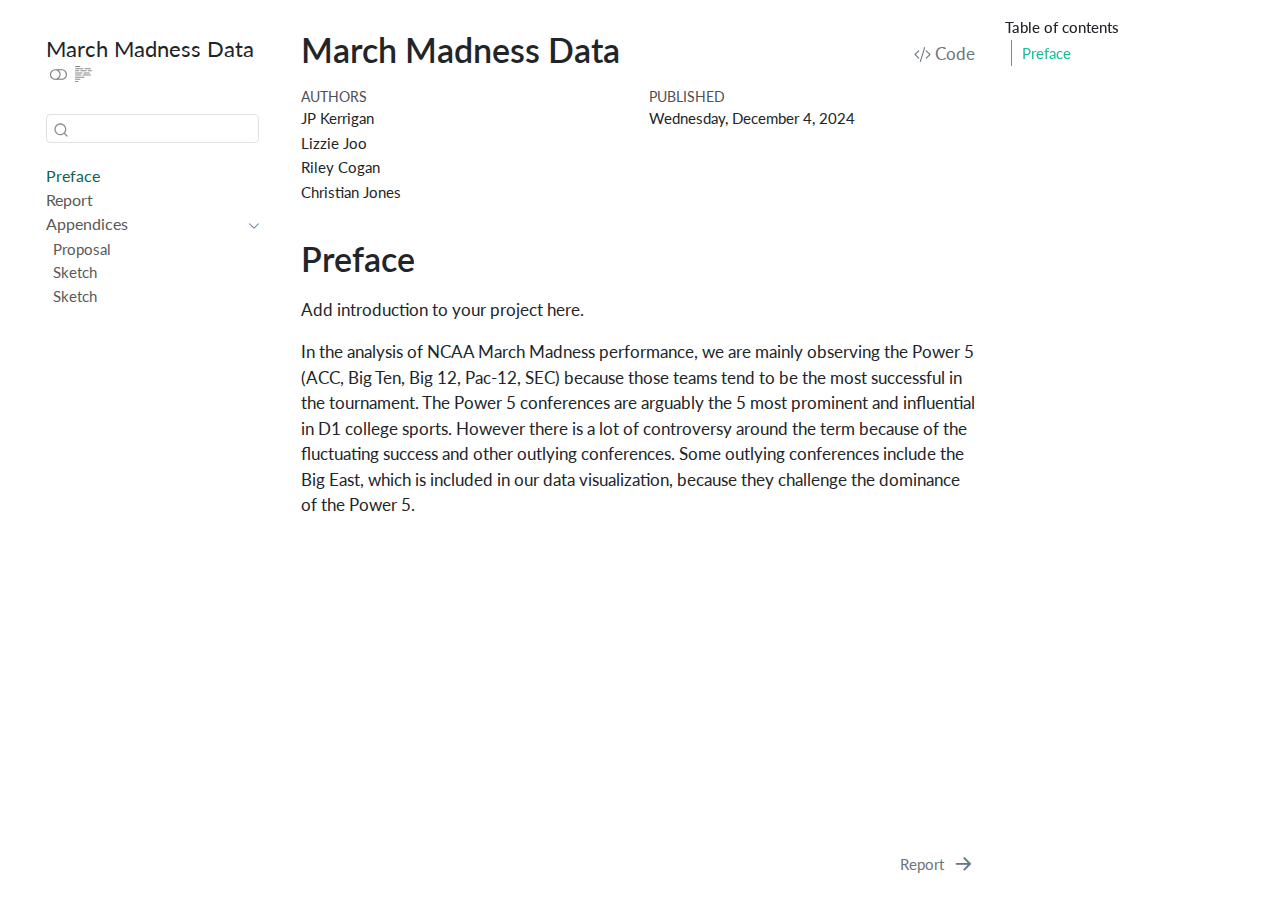
==== index.html @ 1613e5d6 "." ====
<!DOCTYPE html>
<html xmlns="http://www.w3.org/1999/xhtml" lang="en" xml:lang="en"><head>

<meta charset="utf-8">
<meta name="generator" content="quarto-1.5.57">

<meta name="viewport" content="width=device-width, initial-scale=1.0, user-scalable=yes">

<meta name="author" content="JP Kerrigan">
<meta name="author" content="Lizzie Joo">
<meta name="author" content="Riley Cogan">
<meta name="author" content="Christian Jones">

<title>March Madness Data</title>
<style>
code{white-space: pre-wrap;}
span.smallcaps{font-variant: small-caps;}
div.columns{display: flex; gap: min(4vw, 1.5em);}
div.column{flex: auto; overflow-x: auto;}
div.hanging-indent{margin-left: 1.5em; text-indent: -1.5em;}
ul.task-list{list-style: none;}
ul.task-list li input[type="checkbox"] {
  width: 0.8em;
  margin: 0 0.8em 0.2em -1em; /* quarto-specific, see https://github.com/quarto-dev/quarto-cli/issues/4556 */ 
  vertical-align: middle;
}
/* CSS for syntax highlighting */
pre > code.sourceCode { white-space: pre; position: relative; }
pre > code.sourceCode > span { line-height: 1.25; }
pre > code.sourceCode > span:empty { height: 1.2em; }
.sourceCode { overflow: visible; }
code.sourceCode > span { color: inherit; text-decoration: inherit; }
div.sourceCode { margin: 1em 0; }
pre.sourceCode { margin: 0; }
@media screen {
div.sourceCode { overflow: auto; }
}
@media print {
pre > code.sourceCode { white-space: pre-wrap; }
pre > code.sourceCode > span { display: inline-block; text-indent: -5em; padding-left: 5em; }
}
pre.numberSource code
  { counter-reset: source-line 0; }
pre.numberSource code > span
  { position: relative; left: -4em; counter-increment: source-line; }
pre.numberSource code > span > a:first-child::before
  { content: counter(source-line);
    position: relative; left: -1em; text-align: right; vertical-align: baseline;
    border: none; display: inline-block;
    -webkit-touch-callout: none; -webkit-user-select: none;
    -khtml-user-select: none; -moz-user-select: none;
    -ms-user-select: none; user-select: none;
    padding: 0 4px; width: 4em;
  }
pre.numberSource { margin-left: 3em;  padding-left: 4px; }
div.sourceCode
  {   }
@media screen {
pre > code.sourceCode > span > a:first-child::before { text-decoration: underline; }
}
</style>


<script src="site_libs/quarto-nav/quarto-nav.js"></script>
<script src="site_libs/quarto-nav/headroom.min.js"></script>
<script src="site_libs/clipboard/clipboard.min.js"></script>
<script src="site_libs/quarto-search/autocomplete.umd.js"></script>
<script src="site_libs/quarto-search/fuse.min.js"></script>
<script src="site_libs/quarto-search/quarto-search.js"></script>
<meta name="quarto:offset" content="./">
<link href="./report.html" rel="next">
<script src="site_libs/quarto-html/quarto.js"></script>
<script src="site_libs/quarto-html/popper.min.js"></script>
<script src="site_libs/quarto-html/tippy.umd.min.js"></script>
<script src="site_libs/quarto-html/anchor.min.js"></script>
<link href="site_libs/quarto-html/tippy.css" rel="stylesheet">
<link href="site_libs/quarto-html/quarto-syntax-highlighting.css" rel="stylesheet" class="quarto-color-scheme" id="quarto-text-highlighting-styles">
<link href="site_libs/quarto-html/quarto-syntax-highlighting-dark.css" rel="prefetch" class="quarto-color-scheme quarto-color-alternate" id="quarto-text-highlighting-styles">
<script src="site_libs/bootstrap/bootstrap.min.js"></script>
<link href="site_libs/bootstrap/bootstrap-icons.css" rel="stylesheet">
<link href="site_libs/bootstrap/bootstrap.min.css" rel="stylesheet" class="quarto-color-scheme" id="quarto-bootstrap" data-mode="light">
<link href="site_libs/bootstrap/bootstrap-dark.min.css" rel="prefetch" class="quarto-color-scheme quarto-color-alternate" id="quarto-bootstrap" data-mode="dark">
<script id="quarto-search-options" type="application/json">{
  "location": "sidebar",
  "copy-button": false,
  "collapse-after": 3,
  "panel-placement": "start",
  "type": "textbox",
  "limit": 50,
  "keyboard-shortcut": [
    "f",
    "/",
    "s"
  ],
  "show-item-context": false,
  "language": {
    "search-no-results-text": "No results",
    "search-matching-documents-text": "matching documents",
    "search-copy-link-title": "Copy link to search",
    "search-hide-matches-text": "Hide additional matches",
    "search-more-match-text": "more match in this document",
    "search-more-matches-text": "more matches in this document",
    "search-clear-button-title": "Clear",
    "search-text-placeholder": "",
    "search-detached-cancel-button-title": "Cancel",
    "search-submit-button-title": "Submit",
    "search-label": "Search"
  }
}</script>


</head>

<body class="nav-sidebar floating">

<div id="quarto-search-results"></div>
  <header id="quarto-header" class="headroom fixed-top">
  <nav class="quarto-secondary-nav">
    <div class="container-fluid d-flex">
      <button type="button" class="quarto-btn-toggle btn" data-bs-toggle="collapse" role="button" data-bs-target=".quarto-sidebar-collapse-item" aria-controls="quarto-sidebar" aria-expanded="false" aria-label="Toggle sidebar navigation" onclick="if (window.quartoToggleHeadroom) { window.quartoToggleHeadroom(); }">
        <i class="bi bi-layout-text-sidebar-reverse"></i>
      </button>
        <nav class="quarto-page-breadcrumbs" aria-label="breadcrumb"><ol class="breadcrumb"><li class="breadcrumb-item"><a href="./index.html">Preface</a></li></ol></nav>
        <a class="flex-grow-1" role="navigation" data-bs-toggle="collapse" data-bs-target=".quarto-sidebar-collapse-item" aria-controls="quarto-sidebar" aria-expanded="false" aria-label="Toggle sidebar navigation" onclick="if (window.quartoToggleHeadroom) { window.quartoToggleHeadroom(); }">      
        </a>
      <button type="button" class="btn quarto-search-button" aria-label="Search" onclick="window.quartoOpenSearch();">
        <i class="bi bi-search"></i>
      </button>
    </div>
  </nav>
</header>
<!-- content -->
<div id="quarto-content" class="quarto-container page-columns page-rows-contents page-layout-article">
<!-- sidebar -->
  <nav id="quarto-sidebar" class="sidebar collapse collapse-horizontal quarto-sidebar-collapse-item sidebar-navigation floating overflow-auto">
    <div class="pt-lg-2 mt-2 text-left sidebar-header">
    <div class="sidebar-title mb-0 py-0">
      <a href="./">March Madness Data</a> 
        <div class="sidebar-tools-main">
  <a href="" class="quarto-color-scheme-toggle quarto-navigation-tool  px-1" onclick="window.quartoToggleColorScheme(); return false;" title="Toggle dark mode"><i class="bi"></i></a>
  <a href="" class="quarto-reader-toggle quarto-navigation-tool px-1" onclick="window.quartoToggleReader(); return false;" title="Toggle reader mode">
  <div class="quarto-reader-toggle-btn">
  <i class="bi"></i>
  </div>
</a>
</div>
    </div>
      </div>
        <div class="mt-2 flex-shrink-0 align-items-center">
        <div class="sidebar-search">
        <div id="quarto-search" class="" title="Search"></div>
        </div>
        </div>
    <div class="sidebar-menu-container"> 
    <ul class="list-unstyled mt-1">
        <li class="sidebar-item">
  <div class="sidebar-item-container"> 
  <a href="./index.html" class="sidebar-item-text sidebar-link active">
 <span class="menu-text">Preface</span></a>
  </div>
</li>
        <li class="sidebar-item">
  <div class="sidebar-item-container"> 
  <a href="./report.html" class="sidebar-item-text sidebar-link">
 <span class="menu-text">Report</span></a>
  </div>
</li>
        <li class="sidebar-item sidebar-item-section">
      <div class="sidebar-item-container"> 
            <a class="sidebar-item-text sidebar-link text-start" data-bs-toggle="collapse" data-bs-target="#quarto-sidebar-section-1" role="navigation" aria-expanded="true">
 <span class="menu-text">Appendices</span></a>
          <a class="sidebar-item-toggle text-start" data-bs-toggle="collapse" data-bs-target="#quarto-sidebar-section-1" role="navigation" aria-expanded="true" aria-label="Toggle section">
            <i class="bi bi-chevron-right ms-2"></i>
          </a> 
      </div>
      <ul id="quarto-sidebar-section-1" class="collapse list-unstyled sidebar-section depth1 show">  
          <li class="sidebar-item">
  <div class="sidebar-item-container"> 
  <a href="./proposal.html" class="sidebar-item-text sidebar-link">
 <span class="menu-text">Proposal</span></a>
  </div>
</li>
          <li class="sidebar-item">
  <div class="sidebar-item-container"> 
  <a href="./sketch.html" class="sidebar-item-text sidebar-link">
 <span class="menu-text">Sketch</span></a>
  </div>
</li>
          <li class="sidebar-item">
  <div class="sidebar-item-container"> 
  <a href="./-2.html" class="sidebar-item-text sidebar-link">
 <span class="menu-text">Sketch</span></a>
  </div>
</li>
      </ul>
  </li>
    </ul>
    </div>
</nav>
<div id="quarto-sidebar-glass" class="quarto-sidebar-collapse-item" data-bs-toggle="collapse" data-bs-target=".quarto-sidebar-collapse-item"></div>
<!-- margin-sidebar -->
    <div id="quarto-margin-sidebar" class="sidebar margin-sidebar">
        <nav id="TOC" role="doc-toc" class="toc-active">
    <h2 id="toc-title">Table of contents</h2>
   
  <ul>
  <li><a href="#preface" id="toc-preface" class="nav-link active" data-scroll-target="#preface">Preface</a></li>
  </ul>
</nav>
    </div>
<!-- main -->
<main class="content" id="quarto-document-content">

<header id="title-block-header" class="quarto-title-block default">
<div class="quarto-title">
<div class="quarto-title-block"><div><h1 class="title">March Madness Data</h1><button type="button" class="btn code-tools-button" id="quarto-code-tools-source"><i class="bi"></i> Code</button></div></div>
</div>



<div class="quarto-title-meta">

    <div>
    <div class="quarto-title-meta-heading">Authors</div>
    <div class="quarto-title-meta-contents">
             <p>JP Kerrigan </p>
             <p>Lizzie Joo </p>
             <p>Riley Cogan </p>
             <p>Christian Jones </p>
          </div>
  </div>
    
    <div>
    <div class="quarto-title-meta-heading">Published</div>
    <div class="quarto-title-meta-contents">
      <p class="date">Wednesday, December 4, 2024</p>
    </div>
  </div>
  
    
  </div>
  


</header>


<section id="preface" class="level1 unnumbered">
<h1 class="unnumbered">Preface</h1>
<p>Add introduction to your project here.</p>
<p>In the analysis of NCAA March Madness performance, we are mainly observing the Power 5 (ACC, Big Ten, Big 12, Pac-12, SEC) because those teams tend to be the most successful in the tournament. The Power 5 conferences are arguably the 5 most prominent and influential in D1 college sports. However there is a lot of controversy around the term because of the fluctuating success and other outlying conferences. Some outlying conferences include the Big East, which is included in our data visualization, because they challenge the dominance of the Power 5.</p>


<!-- -->

</section>

</main> <!-- /main -->
<script id="quarto-html-after-body" type="application/javascript">
window.document.addEventListener("DOMContentLoaded", function (event) {
  const toggleBodyColorMode = (bsSheetEl) => {
    const mode = bsSheetEl.getAttribute("data-mode");
    const bodyEl = window.document.querySelector("body");
    if (mode === "dark") {
      bodyEl.classList.add("quarto-dark");
      bodyEl.classList.remove("quarto-light");
    } else {
      bodyEl.classList.add("quarto-light");
      bodyEl.classList.remove("quarto-dark");
    }
  }
  const toggleBodyColorPrimary = () => {
    const bsSheetEl = window.document.querySelector("link#quarto-bootstrap");
    if (bsSheetEl) {
      toggleBodyColorMode(bsSheetEl);
    }
  }
  toggleBodyColorPrimary();  
  const disableStylesheet = (stylesheets) => {
    for (let i=0; i < stylesheets.length; i++) {
      const stylesheet = stylesheets[i];
      stylesheet.rel = 'prefetch';
    }
  }
  const enableStylesheet = (stylesheets) => {
    for (let i=0; i < stylesheets.length; i++) {
      const stylesheet = stylesheets[i];
      stylesheet.rel = 'stylesheet';
    }
  }
  const manageTransitions = (selector, allowTransitions) => {
    const els = window.document.querySelectorAll(selector);
    for (let i=0; i < els.length; i++) {
      const el = els[i];
      if (allowTransitions) {
        el.classList.remove('notransition');
      } else {
        el.classList.add('notransition');
      }
    }
  }
  const toggleGiscusIfUsed = (isAlternate, darkModeDefault) => {
    const baseTheme = document.querySelector('#giscus-base-theme')?.value ?? 'light';
    const alternateTheme = document.querySelector('#giscus-alt-theme')?.value ?? 'dark';
    let newTheme = '';
    if(darkModeDefault) {
      newTheme = isAlternate ? baseTheme : alternateTheme;
    } else {
      newTheme = isAlternate ? alternateTheme : baseTheme;
    }
    const changeGiscusTheme = () => {
      // From: https://github.com/giscus/giscus/issues/336
      const sendMessage = (message) => {
        const iframe = document.querySelector('iframe.giscus-frame');
        if (!iframe) return;
        iframe.contentWindow.postMessage({ giscus: message }, 'https://giscus.app');
      }
      sendMessage({
        setConfig: {
          theme: newTheme
        }
      });
    }
    const isGiscussLoaded = window.document.querySelector('iframe.giscus-frame') !== null;
    if (isGiscussLoaded) {
      changeGiscusTheme();
    }
  }
  const toggleColorMode = (alternate) => {
    // Switch the stylesheets
    const alternateStylesheets = window.document.querySelectorAll('link.quarto-color-scheme.quarto-color-alternate');
    manageTransitions('#quarto-margin-sidebar .nav-link', false);
    if (alternate) {
      enableStylesheet(alternateStylesheets);
      for (const sheetNode of alternateStylesheets) {
        if (sheetNode.id === "quarto-bootstrap") {
          toggleBodyColorMode(sheetNode);
        }
      }
    } else {
      disableStylesheet(alternateStylesheets);
      toggleBodyColorPrimary();
    }
    manageTransitions('#quarto-margin-sidebar .nav-link', true);
    // Switch the toggles
    const toggles = window.document.querySelectorAll('.quarto-color-scheme-toggle');
    for (let i=0; i < toggles.length; i++) {
      const toggle = toggles[i];
      if (toggle) {
        if (alternate) {
          toggle.classList.add("alternate");     
        } else {
          toggle.classList.remove("alternate");
        }
      }
    }
    // Hack to workaround the fact that safari doesn't
    // properly recolor the scrollbar when toggling (#1455)
    if (navigator.userAgent.indexOf('Safari') > 0 && navigator.userAgent.indexOf('Chrome') == -1) {
      manageTransitions("body", false);
      window.scrollTo(0, 1);
      setTimeout(() => {
        window.scrollTo(0, 0);
        manageTransitions("body", true);
      }, 40);  
    }
  }
  const isFileUrl = () => { 
    return window.location.protocol === 'file:';
  }
  const hasAlternateSentinel = () => {  
    let styleSentinel = getColorSchemeSentinel();
    if (styleSentinel !== null) {
      return styleSentinel === "alternate";
    } else {
      return false;
    }
  }
  const setStyleSentinel = (alternate) => {
    const value = alternate ? "alternate" : "default";
    if (!isFileUrl()) {
      window.localStorage.setItem("quarto-color-scheme", value);
    } else {
      localAlternateSentinel = value;
    }
  }
  const getColorSchemeSentinel = () => {
    if (!isFileUrl()) {
      const storageValue = window.localStorage.getItem("quarto-color-scheme");
      return storageValue != null ? storageValue : localAlternateSentinel;
    } else {
      return localAlternateSentinel;
    }
  }
  const darkModeDefault = false;
  let localAlternateSentinel = darkModeDefault ? 'alternate' : 'default';
  // Dark / light mode switch
  window.quartoToggleColorScheme = () => {
    // Read the current dark / light value 
    let toAlternate = !hasAlternateSentinel();
    toggleColorMode(toAlternate);
    setStyleSentinel(toAlternate);
    toggleGiscusIfUsed(toAlternate, darkModeDefault);
  };
  // Ensure there is a toggle, if there isn't float one in the top right
  if (window.document.querySelector('.quarto-color-scheme-toggle') === null) {
    const a = window.document.createElement('a');
    a.classList.add('top-right');
    a.classList.add('quarto-color-scheme-toggle');
    a.href = "";
    a.onclick = function() { try { window.quartoToggleColorScheme(); } catch {} return false; };
    const i = window.document.createElement("i");
    i.classList.add('bi');
    a.appendChild(i);
    window.document.body.appendChild(a);
  }
  // Switch to dark mode if need be
  if (hasAlternateSentinel()) {
    toggleColorMode(true);
  } else {
    toggleColorMode(false);
  }
  const icon = "";
  const anchorJS = new window.AnchorJS();
  anchorJS.options = {
    placement: 'right',
    icon: icon
  };
  anchorJS.add('.anchored');
  const isCodeAnnotation = (el) => {
    for (const clz of el.classList) {
      if (clz.startsWith('code-annotation-')) {                     
        return true;
      }
    }
    return false;
  }
  const onCopySuccess = function(e) {
    // button target
    const button = e.trigger;
    // don't keep focus
    button.blur();
    // flash "checked"
    button.classList.add('code-copy-button-checked');
    var currentTitle = button.getAttribute("title");
    button.setAttribute("title", "Copied!");
    let tooltip;
    if (window.bootstrap) {
      button.setAttribute("data-bs-toggle", "tooltip");
      button.setAttribute("data-bs-placement", "left");
      button.setAttribute("data-bs-title", "Copied!");
      tooltip = new bootstrap.Tooltip(button, 
        { trigger: "manual", 
          customClass: "code-copy-button-tooltip",
          offset: [0, -8]});
      tooltip.show();    
    }
    setTimeout(function() {
      if (tooltip) {
        tooltip.hide();
        button.removeAttribute("data-bs-title");
        button.removeAttribute("data-bs-toggle");
        button.removeAttribute("data-bs-placement");
      }
      button.setAttribute("title", currentTitle);
      button.classList.remove('code-copy-button-checked');
    }, 1000);
    // clear code selection
    e.clearSelection();
  }
  const getTextToCopy = function(trigger) {
      const codeEl = trigger.previousElementSibling.cloneNode(true);
      for (const childEl of codeEl.children) {
        if (isCodeAnnotation(childEl)) {
          childEl.remove();
        }
      }
      return codeEl.innerText;
  }
  const clipboard = new window.ClipboardJS('.code-copy-button:not([data-in-quarto-modal])', {
    text: getTextToCopy
  });
  clipboard.on('success', onCopySuccess);
  if (window.document.getElementById('quarto-embedded-source-code-modal')) {
    // For code content inside modals, clipBoardJS needs to be initialized with a container option
    // TODO: Check when it could be a function (https://github.com/zenorocha/clipboard.js/issues/860)
    const clipboardModal = new window.ClipboardJS('.code-copy-button[data-in-quarto-modal]', {
      text: getTextToCopy,
      container: window.document.getElementById('quarto-embedded-source-code-modal')
    });
    clipboardModal.on('success', onCopySuccess);
  }
  const viewSource = window.document.getElementById('quarto-view-source') ||
                     window.document.getElementById('quarto-code-tools-source');
  if (viewSource) {
    const sourceUrl = viewSource.getAttribute("data-quarto-source-url");
    viewSource.addEventListener("click", function(e) {
      if (sourceUrl) {
        // rstudio viewer pane
        if (/\bcapabilities=\b/.test(window.location)) {
          window.open(sourceUrl);
        } else {
          window.location.href = sourceUrl;
        }
      } else {
        const modal = new bootstrap.Modal(document.getElementById('quarto-embedded-source-code-modal'));
        modal.show();
      }
      return false;
    });
  }
  function toggleCodeHandler(show) {
    return function(e) {
      const detailsSrc = window.document.querySelectorAll(".cell > details > .sourceCode");
      for (let i=0; i<detailsSrc.length; i++) {
        const details = detailsSrc[i].parentElement;
        if (show) {
          details.open = true;
        } else {
          details.removeAttribute("open");
        }
      }
      const cellCodeDivs = window.document.querySelectorAll(".cell > .sourceCode");
      const fromCls = show ? "hidden" : "unhidden";
      const toCls = show ? "unhidden" : "hidden";
      for (let i=0; i<cellCodeDivs.length; i++) {
        const codeDiv = cellCodeDivs[i];
        if (codeDiv.classList.contains(fromCls)) {
          codeDiv.classList.remove(fromCls);
          codeDiv.classList.add(toCls);
        } 
      }
      return false;
    }
  }
  const hideAllCode = window.document.getElementById("quarto-hide-all-code");
  if (hideAllCode) {
    hideAllCode.addEventListener("click", toggleCodeHandler(false));
  }
  const showAllCode = window.document.getElementById("quarto-show-all-code");
  if (showAllCode) {
    showAllCode.addEventListener("click", toggleCodeHandler(true));
  }
    var localhostRegex = new RegExp(/^(?:http|https):\/\/localhost\:?[0-9]*\//);
    var mailtoRegex = new RegExp(/^mailto:/);
      var filterRegex = new RegExp('/' + window.location.host + '/');
    var isInternal = (href) => {
        return filterRegex.test(href) || localhostRegex.test(href) || mailtoRegex.test(href);
    }
    // Inspect non-navigation links and adorn them if external
 	var links = window.document.querySelectorAll('a[href]:not(.nav-link):not(.navbar-brand):not(.toc-action):not(.sidebar-link):not(.sidebar-item-toggle):not(.pagination-link):not(.no-external):not([aria-hidden]):not(.dropdown-item):not(.quarto-navigation-tool):not(.about-link)');
    for (var i=0; i<links.length; i++) {
      const link = links[i];
      if (!isInternal(link.href)) {
        // undo the damage that might have been done by quarto-nav.js in the case of
        // links that we want to consider external
        if (link.dataset.originalHref !== undefined) {
          link.href = link.dataset.originalHref;
        }
      }
    }
  function tippyHover(el, contentFn, onTriggerFn, onUntriggerFn) {
    const config = {
      allowHTML: true,
      maxWidth: 500,
      delay: 100,
      arrow: false,
      appendTo: function(el) {
          return el.parentElement;
      },
      interactive: true,
      interactiveBorder: 10,
      theme: 'quarto',
      placement: 'bottom-start',
    };
    if (contentFn) {
      config.content = contentFn;
    }
    if (onTriggerFn) {
      config.onTrigger = onTriggerFn;
    }
    if (onUntriggerFn) {
      config.onUntrigger = onUntriggerFn;
    }
    window.tippy(el, config); 
  }
  const noterefs = window.document.querySelectorAll('a[role="doc-noteref"]');
  for (var i=0; i<noterefs.length; i++) {
    const ref = noterefs[i];
    tippyHover(ref, function() {
      // use id or data attribute instead here
      let href = ref.getAttribute('data-footnote-href') || ref.getAttribute('href');
      try { href = new URL(href).hash; } catch {}
      const id = href.replace(/^#\/?/, "");
      const note = window.document.getElementById(id);
      if (note) {
        return note.innerHTML;
      } else {
        return "";
      }
    });
  }
  const xrefs = window.document.querySelectorAll('a.quarto-xref');
  const processXRef = (id, note) => {
    // Strip column container classes
    const stripColumnClz = (el) => {
      el.classList.remove("page-full", "page-columns");
      if (el.children) {
        for (const child of el.children) {
          stripColumnClz(child);
        }
      }
    }
    stripColumnClz(note)
    if (id === null || id.startsWith('sec-')) {
      // Special case sections, only their first couple elements
      const container = document.createElement("div");
      if (note.children && note.children.length > 2) {
        container.appendChild(note.children[0].cloneNode(true));
        for (let i = 1; i < note.children.length; i++) {
          const child = note.children[i];
          if (child.tagName === "P" && child.innerText === "") {
            continue;
          } else {
            container.appendChild(child.cloneNode(true));
            break;
          }
        }
        if (window.Quarto?.typesetMath) {
          window.Quarto.typesetMath(container);
        }
        return container.innerHTML
      } else {
        if (window.Quarto?.typesetMath) {
          window.Quarto.typesetMath(note);
        }
        return note.innerHTML;
      }
    } else {
      // Remove any anchor links if they are present
      const anchorLink = note.querySelector('a.anchorjs-link');
      if (anchorLink) {
        anchorLink.remove();
      }
      if (window.Quarto?.typesetMath) {
        window.Quarto.typesetMath(note);
      }
      // TODO in 1.5, we should make sure this works without a callout special case
      if (note.classList.contains("callout")) {
        return note.outerHTML;
      } else {
        return note.innerHTML;
      }
    }
  }
  for (var i=0; i<xrefs.length; i++) {
    const xref = xrefs[i];
    tippyHover(xref, undefined, function(instance) {
      instance.disable();
      let url = xref.getAttribute('href');
      let hash = undefined; 
      if (url.startsWith('#')) {
        hash = url;
      } else {
        try { hash = new URL(url).hash; } catch {}
      }
      if (hash) {
        const id = hash.replace(/^#\/?/, "");
        const note = window.document.getElementById(id);
        if (note !== null) {
          try {
            const html = processXRef(id, note.cloneNode(true));
            instance.setContent(html);
          } finally {
            instance.enable();
            instance.show();
          }
        } else {
          // See if we can fetch this
          fetch(url.split('#')[0])
          .then(res => res.text())
          .then(html => {
            const parser = new DOMParser();
            const htmlDoc = parser.parseFromString(html, "text/html");
            const note = htmlDoc.getElementById(id);
            if (note !== null) {
              const html = processXRef(id, note);
              instance.setContent(html);
            } 
          }).finally(() => {
            instance.enable();
            instance.show();
          });
        }
      } else {
        // See if we can fetch a full url (with no hash to target)
        // This is a special case and we should probably do some content thinning / targeting
        fetch(url)
        .then(res => res.text())
        .then(html => {
          const parser = new DOMParser();
          const htmlDoc = parser.parseFromString(html, "text/html");
          const note = htmlDoc.querySelector('main.content');
          if (note !== null) {
            // This should only happen for chapter cross references
            // (since there is no id in the URL)
            // remove the first header
            if (note.children.length > 0 && note.children[0].tagName === "HEADER") {
              note.children[0].remove();
            }
            const html = processXRef(null, note);
            instance.setContent(html);
          } 
        }).finally(() => {
          instance.enable();
          instance.show();
        });
      }
    }, function(instance) {
    });
  }
      let selectedAnnoteEl;
      const selectorForAnnotation = ( cell, annotation) => {
        let cellAttr = 'data-code-cell="' + cell + '"';
        let lineAttr = 'data-code-annotation="' +  annotation + '"';
        const selector = 'span[' + cellAttr + '][' + lineAttr + ']';
        return selector;
      }
      const selectCodeLines = (annoteEl) => {
        const doc = window.document;
        const targetCell = annoteEl.getAttribute("data-target-cell");
        const targetAnnotation = annoteEl.getAttribute("data-target-annotation");
        const annoteSpan = window.document.querySelector(selectorForAnnotation(targetCell, targetAnnotation));
        const lines = annoteSpan.getAttribute("data-code-lines").split(",");
        const lineIds = lines.map((line) => {
          return targetCell + "-" + line;
        })
        let top = null;
        let height = null;
        let parent = null;
        if (lineIds.length > 0) {
            //compute the position of the single el (top and bottom and make a div)
            const el = window.document.getElementById(lineIds[0]);
            top = el.offsetTop;
            height = el.offsetHeight;
            parent = el.parentElement.parentElement;
          if (lineIds.length > 1) {
            const lastEl = window.document.getElementById(lineIds[lineIds.length - 1]);
            const bottom = lastEl.offsetTop + lastEl.offsetHeight;
            height = bottom - top;
          }
          if (top !== null && height !== null && parent !== null) {
            // cook up a div (if necessary) and position it 
            let div = window.document.getElementById("code-annotation-line-highlight");
            if (div === null) {
              div = window.document.createElement("div");
              div.setAttribute("id", "code-annotation-line-highlight");
              div.style.position = 'absolute';
              parent.appendChild(div);
            }
            div.style.top = top - 2 + "px";
            div.style.height = height + 4 + "px";
            div.style.left = 0;
            let gutterDiv = window.document.getElementById("code-annotation-line-highlight-gutter");
            if (gutterDiv === null) {
              gutterDiv = window.document.createElement("div");
              gutterDiv.setAttribute("id", "code-annotation-line-highlight-gutter");
              gutterDiv.style.position = 'absolute';
              const codeCell = window.document.getElementById(targetCell);
              const gutter = codeCell.querySelector('.code-annotation-gutter');
              gutter.appendChild(gutterDiv);
            }
            gutterDiv.style.top = top - 2 + "px";
            gutterDiv.style.height = height + 4 + "px";
          }
          selectedAnnoteEl = annoteEl;
        }
      };
      const unselectCodeLines = () => {
        const elementsIds = ["code-annotation-line-highlight", "code-annotation-line-highlight-gutter"];
        elementsIds.forEach((elId) => {
          const div = window.document.getElementById(elId);
          if (div) {
            div.remove();
          }
        });
        selectedAnnoteEl = undefined;
      };
        // Handle positioning of the toggle
    window.addEventListener(
      "resize",
      throttle(() => {
        elRect = undefined;
        if (selectedAnnoteEl) {
          selectCodeLines(selectedAnnoteEl);
        }
      }, 10)
    );
    function throttle(fn, ms) {
    let throttle = false;
    let timer;
      return (...args) => {
        if(!throttle) { // first call gets through
            fn.apply(this, args);
            throttle = true;
        } else { // all the others get throttled
            if(timer) clearTimeout(timer); // cancel #2
            timer = setTimeout(() => {
              fn.apply(this, args);
              timer = throttle = false;
            }, ms);
        }
      };
    }
      // Attach click handler to the DT
      const annoteDls = window.document.querySelectorAll('dt[data-target-cell]');
      for (const annoteDlNode of annoteDls) {
        annoteDlNode.addEventListener('click', (event) => {
          const clickedEl = event.target;
          if (clickedEl !== selectedAnnoteEl) {
            unselectCodeLines();
            const activeEl = window.document.querySelector('dt[data-target-cell].code-annotation-active');
            if (activeEl) {
              activeEl.classList.remove('code-annotation-active');
            }
            selectCodeLines(clickedEl);
            clickedEl.classList.add('code-annotation-active');
          } else {
            // Unselect the line
            unselectCodeLines();
            clickedEl.classList.remove('code-annotation-active');
          }
        });
      }
  const findCites = (el) => {
    const parentEl = el.parentElement;
    if (parentEl) {
      const cites = parentEl.dataset.cites;
      if (cites) {
        return {
          el,
          cites: cites.split(' ')
        };
      } else {
        return findCites(el.parentElement)
      }
    } else {
      return undefined;
    }
  };
  var bibliorefs = window.document.querySelectorAll('a[role="doc-biblioref"]');
  for (var i=0; i<bibliorefs.length; i++) {
    const ref = bibliorefs[i];
    const citeInfo = findCites(ref);
    if (citeInfo) {
      tippyHover(citeInfo.el, function() {
        var popup = window.document.createElement('div');
        citeInfo.cites.forEach(function(cite) {
          var citeDiv = window.document.createElement('div');
          citeDiv.classList.add('hanging-indent');
          citeDiv.classList.add('csl-entry');
          var biblioDiv = window.document.getElementById('ref-' + cite);
          if (biblioDiv) {
            citeDiv.innerHTML = biblioDiv.innerHTML;
          }
          popup.appendChild(citeDiv);
        });
        return popup.innerHTML;
      });
    }
  }
});
</script>
<nav class="page-navigation">
  <div class="nav-page nav-page-previous">
  </div>
  <div class="nav-page nav-page-next">
      <a href="./report.html" class="pagination-link" aria-label="Report">
        <span class="nav-page-text">Report</span> <i class="bi bi-arrow-right-short"></i>
      </a>
  </div>
</nav><div class="modal fade" id="quarto-embedded-source-code-modal" tabindex="-1" aria-labelledby="quarto-embedded-source-code-modal-label" aria-hidden="true"><div class="modal-dialog modal-dialog-scrollable"><div class="modal-content"><div class="modal-header"><h5 class="modal-title" id="quarto-embedded-source-code-modal-label">Source Code</h5><button class="btn-close" data-bs-dismiss="modal"></button></div><div class="modal-body"><div class="">
<div class="sourceCode" id="cb1" data-shortcodes="false"><pre class="sourceCode numberSource markdown number-lines code-with-copy"><code class="sourceCode markdown"><span id="cb1-1"><a href="#cb1-1"></a><span class="fu"># Preface {.unnumbered}</span></span>
<span id="cb1-2"><a href="#cb1-2"></a></span>
<span id="cb1-3"><a href="#cb1-3"></a>Add introduction to your project here.</span>
<span id="cb1-4"><a href="#cb1-4"></a></span>
<span id="cb1-5"><a href="#cb1-5"></a>In the analysis of NCAA March Madness performance, we are mainly observing the Power 5 (ACC, Big Ten, Big 12, Pac-12, SEC) because those teams tend to be the most successful in the tournament. The Power 5 conferences are arguably the 5 most prominent and influential in D1 college sports. However there is a lot of controversy around the term because of the fluctuating success and other outlying conferences. Some outlying conferences include the Big East, which is included in our data visualization, because they challenge the dominance of the Power 5. </span></code><button title="Copy to Clipboard" class="code-copy-button" data-in-quarto-modal=""><i class="bi"></i></button></pre></div>
</div></div></div></div></div>
</div> <!-- /content -->




</body></html>
---- site_libs/quarto-html/tippy.css ----
.tippy-box[data-animation=fade][data-state=hidden]{opacity:0}[data-tippy-root]{max-width:calc(100vw - 10px)}.tippy-box{position:relative;background-color:#333;color:#fff;border-radius:4px;font-size:14px;line-height:1.4;white-space:normal;outline:0;transition-property:transform,visibility,opacity}.tippy-box[data-placement^=top]>.tippy-arrow{bottom:0}.tippy-box[data-placement^=top]>.tippy-arrow:before{bottom:-7px;left:0;border-width:8px 8px 0;border-top-color:initial;transform-origin:center top}.tippy-box[data-placement^=bottom]>.tippy-arrow{top:0}.tippy-box[data-placement^=bottom]>.tippy-arrow:before{top:-7px;left:0;border-width:0 8px 8px;border-bottom-color:initial;transform-origin:center bottom}.tippy-box[data-placement^=left]>.tippy-arrow{right:0}.tippy-box[data-placement^=left]>.tippy-arrow:before{border-width:8px 0 8px 8px;border-left-color:initial;right:-7px;transform-origin:center left}.tippy-box[data-placement^=right]>.tippy-arrow{left:0}.tippy-box[data-placement^=right]>.tippy-arrow:before{left:-7px;border-width:8px 8px 8px 0;border-right-color:initial;transform-origin:center right}.tippy-box[data-inertia][data-state=visible]{transition-timing-function:cubic-bezier(.54,1.5,.38,1.11)}.tippy-arrow{width:16px;height:16px;color:#333}.tippy-arrow:before{content:"";position:absolute;border-color:transparent;border-style:solid}.tippy-content{position:relative;padding:5px 9px;z-index:1}
---- site_libs/quarto-html/quarto-syntax-highlighting.css ----
/* quarto syntax highlight colors */
:root {
  --quarto-hl-ot-color: #003B4F;
  --quarto-hl-at-color: #657422;
  --quarto-hl-ss-color: #20794D;
  --quarto-hl-an-color: #5E5E5E;
  --quarto-hl-fu-color: #4758AB;
  --quarto-hl-st-color: #20794D;
  --quarto-hl-cf-color: #003B4F;
  --quarto-hl-op-color: #5E5E5E;
  --quarto-hl-er-color: #AD0000;
  --quarto-hl-bn-color: #AD0000;
  --quarto-hl-al-color: #AD0000;
  --quarto-hl-va-color: #111111;
  --quarto-hl-bu-color: inherit;
  --quarto-hl-ex-color: inherit;
  --quarto-hl-pp-color: #AD0000;
  --quarto-hl-in-color: #5E5E5E;
  --quarto-hl-vs-color: #20794D;
  --quarto-hl-wa-color: #5E5E5E;
  --quarto-hl-do-color: #5E5E5E;
  --quarto-hl-im-color: #00769E;
  --quarto-hl-ch-color: #20794D;
  --quarto-hl-dt-color: #AD0000;
  --quarto-hl-fl-color: #AD0000;
  --quarto-hl-co-color: #5E5E5E;
  --quarto-hl-cv-color: #5E5E5E;
  --quarto-hl-cn-color: #8f5902;
  --quarto-hl-sc-color: #5E5E5E;
  --quarto-hl-dv-color: #AD0000;
  --quarto-hl-kw-color: #003B4F;
}

/* other quarto variables */
:root {
  --quarto-font-monospace: SFMono-Regular, Menlo, Monaco, Consolas, "Liberation Mono", "Courier New", monospace;
}

pre > code.sourceCode > span {
  color: #003B4F;
}

code span {
  color: #003B4F;
}

code.sourceCode > span {
  color: #003B4F;
}

div.sourceCode,
div.sourceCode pre.sourceCode {
  color: #003B4F;
}

code span.ot {
  color: #003B4F;
  font-style: inherit;
}

code span.at {
  color: #657422;
  font-style: inherit;
}

code span.ss {
  color: #20794D;
  font-style: inherit;
}

code span.an {
  color: #5E5E5E;
  font-style: inherit;
}

code span.fu {
  color: #4758AB;
  font-style: inherit;
}

code span.st {
  color: #20794D;
  font-style: inherit;
}

code span.cf {
  color: #003B4F;
  font-weight: bold;
  font-style: inherit;
}

code span.op {
  color: #5E5E5E;
  font-style: inherit;
}

code span.er {
  color: #AD0000;
  font-style: inherit;
}

code span.bn {
  color: #AD0000;
  font-style: inherit;
}

code span.al {
  color: #AD0000;
  font-style: inherit;
}

code span.va {
  color: #111111;
  font-style: inherit;
}

code span.bu {
  font-style: inherit;
}

code span.ex {
  font-style: inherit;
}

code span.pp {
  color: #AD0000;
  font-style: inherit;
}

code span.in {
  color: #5E5E5E;
  font-style: inherit;
}

code span.vs {
  color: #20794D;
  font-style: inherit;
}

code span.wa {
  color: #5E5E5E;
  font-style: italic;
}

code span.do {
  color: #5E5E5E;
  font-style: italic;
}

code span.im {
  color: #00769E;
  font-style: inherit;
}

code span.ch {
  color: #20794D;
  font-style: inherit;
}

code span.dt {
  color: #AD0000;
  font-style: inherit;
}

code span.fl {
  color: #AD0000;
  font-style: inherit;
}

code span.co {
  color: #5E5E5E;
  font-style: inherit;
}

code span.cv {
  color: #5E5E5E;
  font-style: italic;
}

code span.cn {
  color: #8f5902;
  font-style: inherit;
}

code span.sc {
  color: #5E5E5E;
  font-style: inherit;
}

code span.dv {
  color: #AD0000;
  font-style: inherit;
}

code span.kw {
  color: #003B4F;
  font-weight: bold;
  font-style: inherit;
}

.prevent-inlining {
  content: "</";
}

/*# sourceMappingURL=debc5d5d77c3f9108843748ff7464032.css.map */
---- site_libs/quarto-html/quarto-syntax-highlighting-dark.css ----
/* quarto syntax highlight colors */
:root {
  --quarto-hl-al-color: #f07178;
  --quarto-hl-an-color: #d4d0ab;
  --quarto-hl-at-color: #00e0e0;
  --quarto-hl-bn-color: #d4d0ab;
  --quarto-hl-bu-color: #abe338;
  --quarto-hl-ch-color: #abe338;
  --quarto-hl-co-color: #f8f8f2;
  --quarto-hl-cv-color: #ffd700;
  --quarto-hl-cn-color: #ffd700;
  --quarto-hl-cf-color: #ffa07a;
  --quarto-hl-dt-color: #ffa07a;
  --quarto-hl-dv-color: #d4d0ab;
  --quarto-hl-do-color: #f8f8f2;
  --quarto-hl-er-color: #f07178;
  --quarto-hl-ex-color: #00e0e0;
  --quarto-hl-fl-color: #d4d0ab;
  --quarto-hl-fu-color: #ffa07a;
  --quarto-hl-im-color: #abe338;
  --quarto-hl-in-color: #d4d0ab;
  --quarto-hl-kw-color: #ffa07a;
  --quarto-hl-op-color: #ffa07a;
  --quarto-hl-ot-color: #00e0e0;
  --quarto-hl-pp-color: #dcc6e0;
  --quarto-hl-re-color: #00e0e0;
  --quarto-hl-sc-color: #abe338;
  --quarto-hl-ss-color: #abe338;
  --quarto-hl-st-color: #abe338;
  --quarto-hl-va-color: #00e0e0;
  --quarto-hl-vs-color: #abe338;
  --quarto-hl-wa-color: #dcc6e0;
}

/* other quarto variables */
:root {
  --quarto-font-monospace: SFMono-Regular, Menlo, Monaco, Consolas, "Liberation Mono", "Courier New", monospace;
}

code span.al {
  background-color: #2a0f15;
  font-weight: bold;
  color: #f07178;
}

code span.an {
  color: #d4d0ab;
}

code span.at {
  color: #00e0e0;
}

code span.bn {
  color: #d4d0ab;
}

code span.bu {
  color: #abe338;
}

code span.ch {
  color: #abe338;
}

code span.co {
  font-style: italic;
  color: #f8f8f2;
}

code span.cv {
  color: #ffd700;
}

code span.cn {
  color: #ffd700;
}

code span.cf {
  font-weight: bold;
  color: #ffa07a;
}

code span.dt {
  color: #ffa07a;
}

code span.dv {
  color: #d4d0ab;
}

code span.do {
  color: #f8f8f2;
}

code span.er {
  color: #f07178;
  text-decoration: underline;
}

code span.ex {
  font-weight: bold;
  color: #00e0e0;
}

code span.fl {
  color: #d4d0ab;
}

code span.fu {
  color: #ffa07a;
}

code span.im {
  color: #abe338;
}

code span.in {
  color: #d4d0ab;
}

code span.kw {
  font-weight: bold;
  color: #ffa07a;
}

pre > code.sourceCode > span {
  color: #f8f8f2;
}

code span {
  color: #f8f8f2;
}

code.sourceCode > span {
  color: #f8f8f2;
}

div.sourceCode,
div.sourceCode pre.sourceCode {
  color: #f8f8f2;
}

code span.op {
  color: #ffa07a;
}

code span.ot {
  color: #00e0e0;
}

code span.pp {
  color: #dcc6e0;
}

code span.re {
  background-color: #f8f8f2;
  color: #00e0e0;
}

code span.sc {
  color: #abe338;
}

code span.ss {
  color: #abe338;
}

code span.st {
  color: #abe338;
}

code span.va {
  color: #00e0e0;
}

code span.vs {
  color: #abe338;
}

code span.wa {
  color: #dcc6e0;
}

.prevent-inlining {
  content: "</";
}

/*# sourceMappingURL=935a306eefa94366c21e1a970dddb765.css.map */
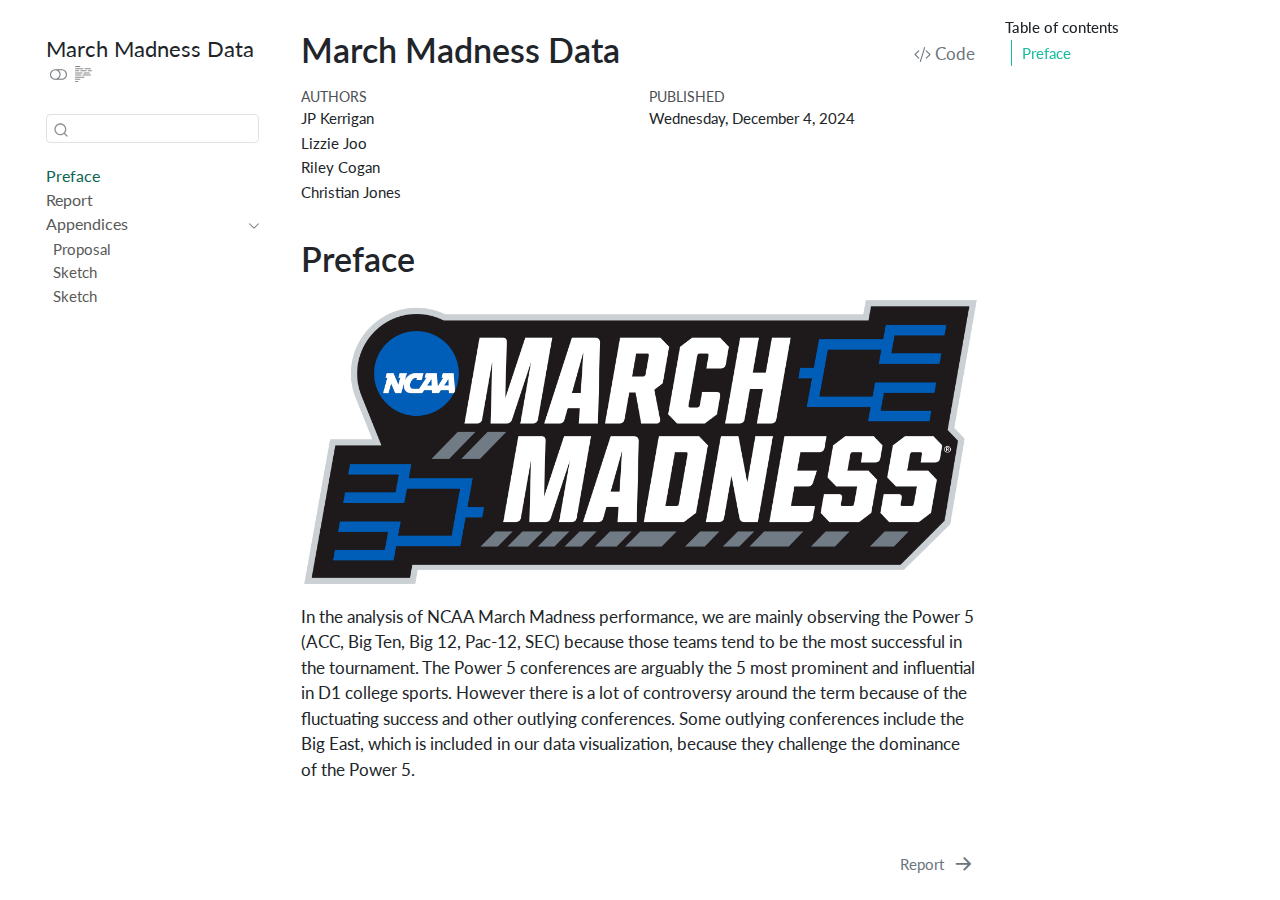
==== commit 2d5be637: "." ====
--- a/index.html
+++ b/index.html
@@ -247,7 +247,7 @@
 
 <section id="preface" class="level1 unnumbered">
 <h1 class="unnumbered">Preface</h1>
-<p>Add introduction to your project here.</p>
+<p><img src="madness.png" class="img-fluid"></p>
 <p>In the analysis of NCAA March Madness performance, we are mainly observing the Power 5 (ACC, Big Ten, Big 12, Pac-12, SEC) because those teams tend to be the most successful in the tournament. The Power 5 conferences are arguably the 5 most prominent and influential in D1 college sports. However there is a lot of controversy around the term because of the fluctuating success and other outlying conferences. Some outlying conferences include the Big East, which is included in our data visualization, because they challenge the dominance of the Power 5.</p>
 
 
@@ -882,9 +882,12 @@
 </nav><div class="modal fade" id="quarto-embedded-source-code-modal" tabindex="-1" aria-labelledby="quarto-embedded-source-code-modal-label" aria-hidden="true"><div class="modal-dialog modal-dialog-scrollable"><div class="modal-content"><div class="modal-header"><h5 class="modal-title" id="quarto-embedded-source-code-modal-label">Source Code</h5><button class="btn-close" data-bs-dismiss="modal"></button></div><div class="modal-body"><div class="">
 <div class="sourceCode" id="cb1" data-shortcodes="false"><pre class="sourceCode numberSource markdown number-lines code-with-copy"><code class="sourceCode markdown"><span id="cb1-1"><a href="#cb1-1"></a><span class="fu"># Preface {.unnumbered}</span></span>
 <span id="cb1-2"><a href="#cb1-2"></a></span>
-<span id="cb1-3"><a href="#cb1-3"></a>Add introduction to your project here.</span>
-<span id="cb1-4"><a href="#cb1-4"></a></span>
-<span id="cb1-5"><a href="#cb1-5"></a>In the analysis of NCAA March Madness performance, we are mainly observing the Power 5 (ACC, Big Ten, Big 12, Pac-12, SEC) because those teams tend to be the most successful in the tournament. The Power 5 conferences are arguably the 5 most prominent and influential in D1 college sports. However there is a lot of controversy around the term because of the fluctuating success and other outlying conferences. Some outlying conferences include the Big East, which is included in our data visualization, because they challenge the dominance of the Power 5. </span></code><button title="Copy to Clipboard" class="code-copy-button" data-in-quarto-modal=""><i class="bi"></i></button></pre></div>
+<span id="cb1-3"><a href="#cb1-3"></a></span>
+<span id="cb1-4"><a href="#cb1-4"></a><span class="al">![](madness.png)</span></span>
+<span id="cb1-5"><a href="#cb1-5"></a></span>
+<span id="cb1-6"><a href="#cb1-6"></a></span>
+<span id="cb1-7"><a href="#cb1-7"></a></span>
+<span id="cb1-8"><a href="#cb1-8"></a>In the analysis of NCAA March Madness performance, we are mainly observing the Power 5 (ACC, Big Ten, Big 12, Pac-12, SEC) because those teams tend to be the most successful in the tournament. The Power 5 conferences are arguably the 5 most prominent and influential in D1 college sports. However there is a lot of controversy around the term because of the fluctuating success and other outlying conferences. Some outlying conferences include the Big East, which is included in our data visualization, because they challenge the dominance of the Power 5. </span></code><button title="Copy to Clipboard" class="code-copy-button" data-in-quarto-modal=""><i class="bi"></i></button></pre></div>
 </div></div></div></div></div>
 </div> <!-- /content -->
 
